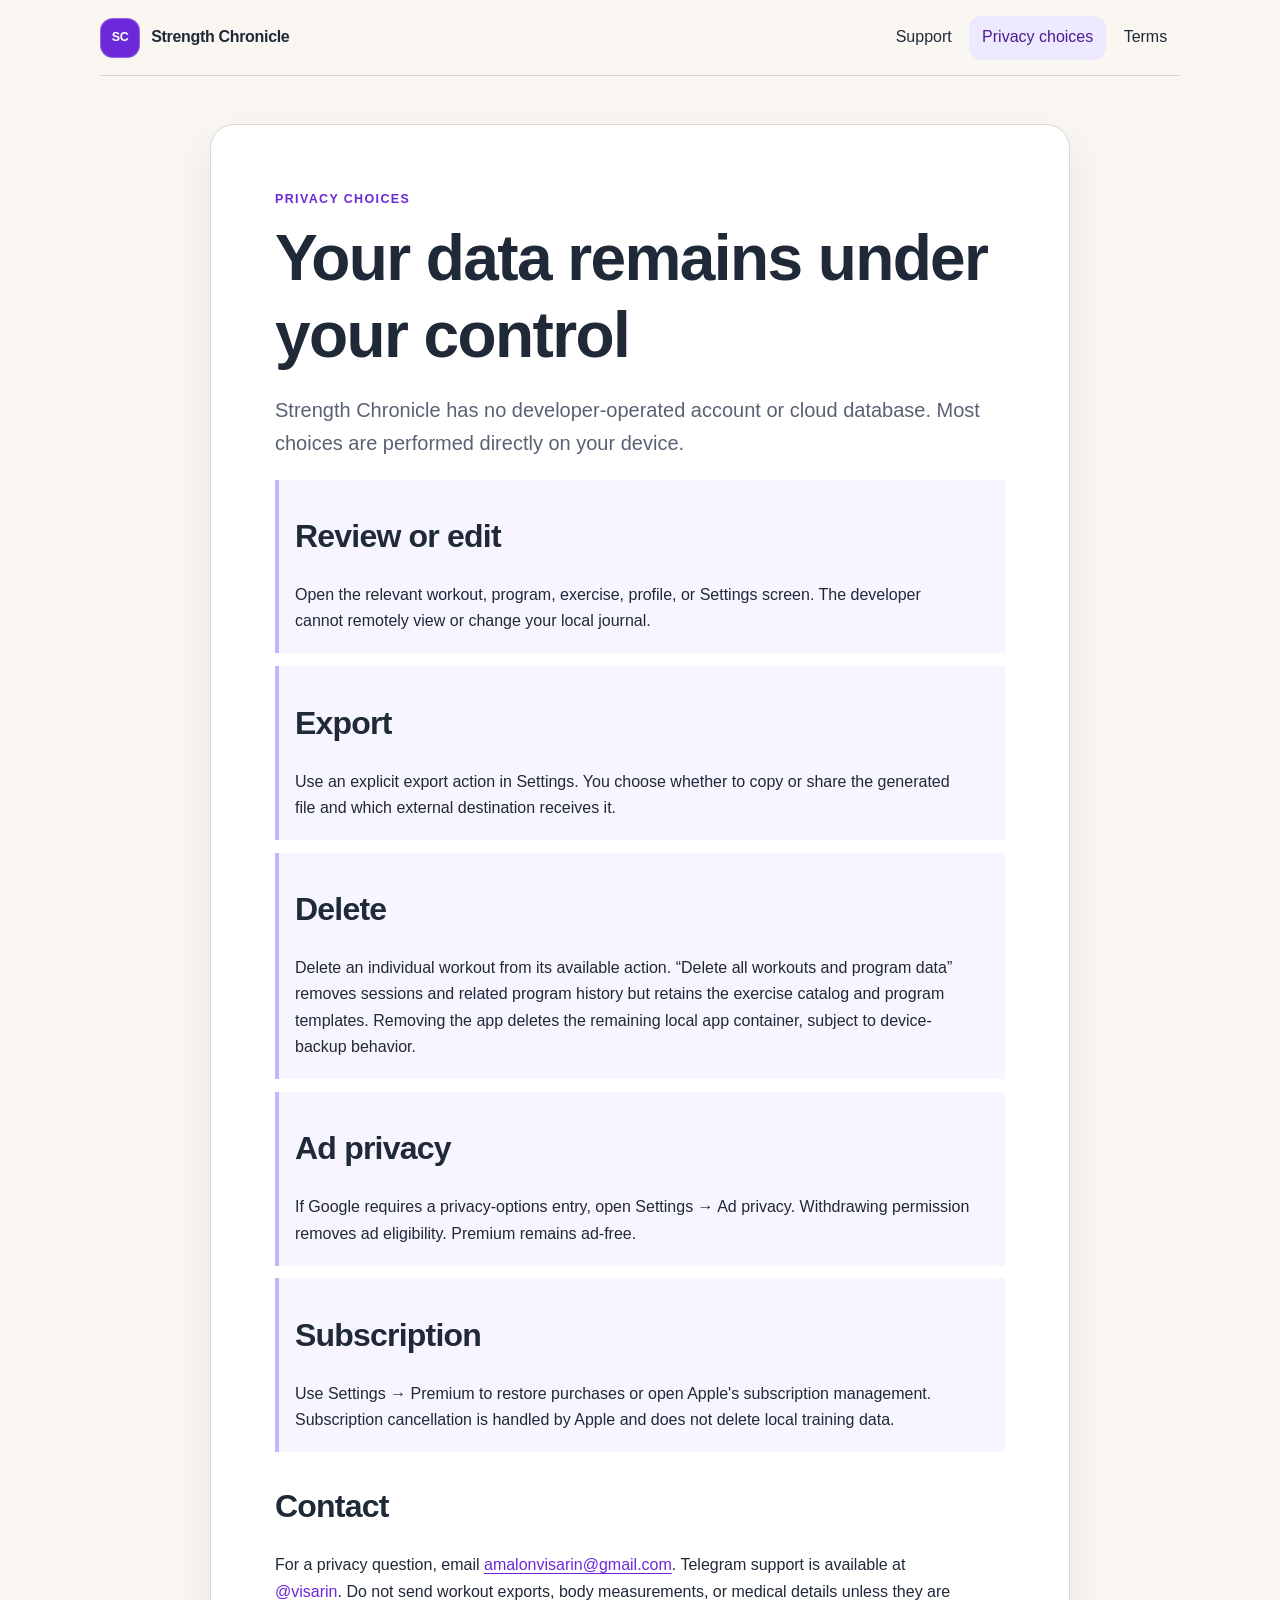
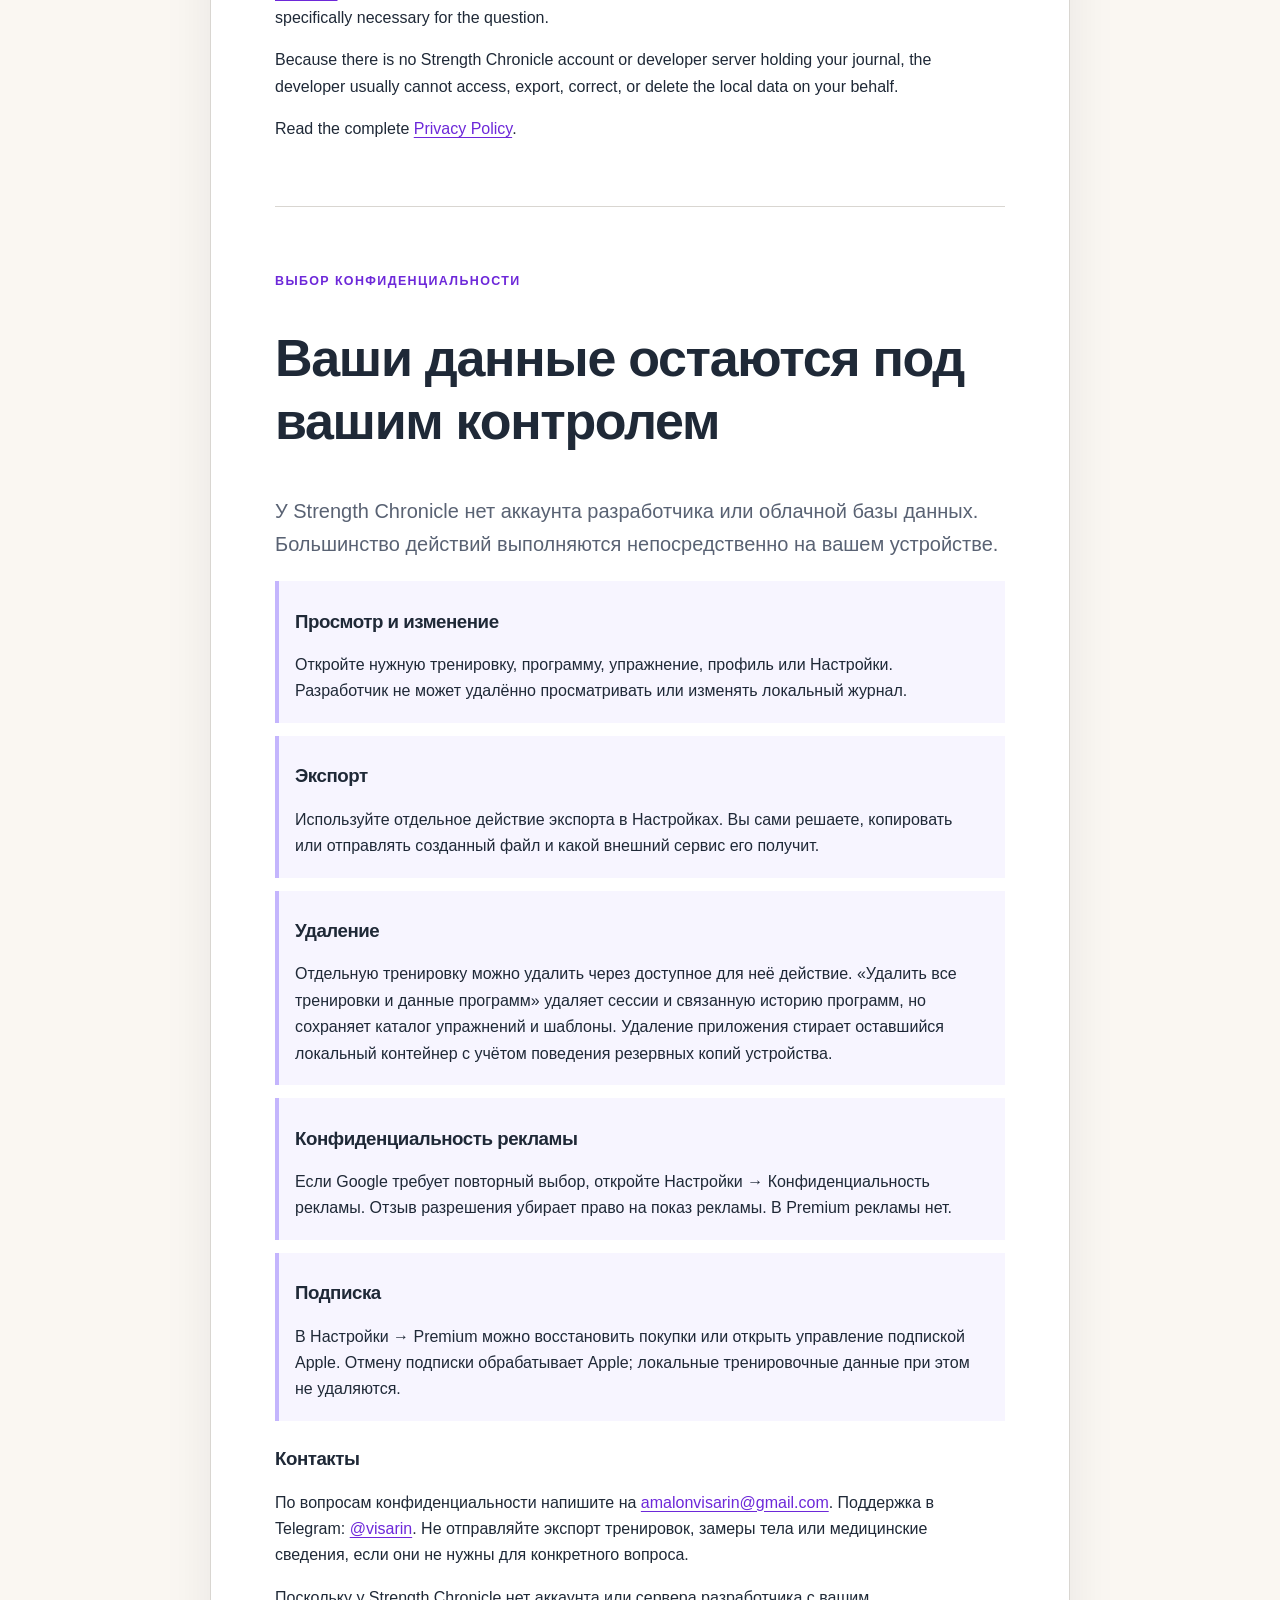
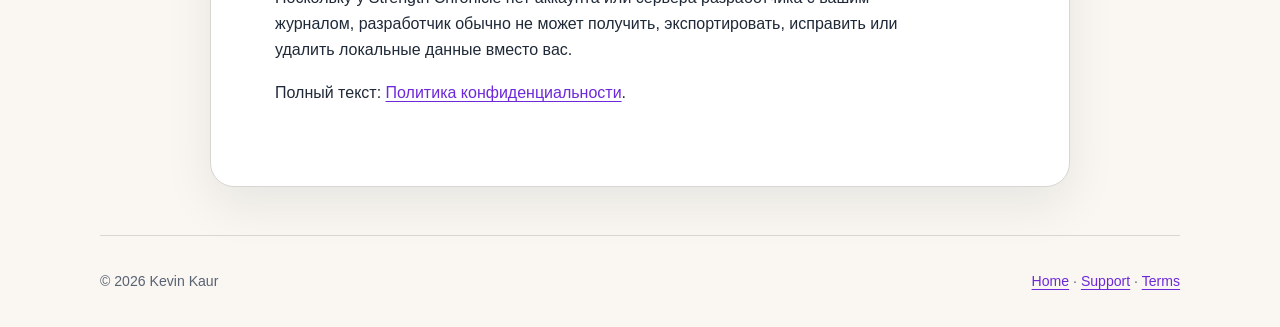
==== privacy-choices/index.html @ 3b8a5ed2 "docs: publish Strength Chronicle legal site" ====
<!doctype html>
<html lang="en">
<head>
  <meta charset="utf-8">
  <meta name="viewport" content="width=device-width, initial-scale=1">
  <meta name="description" content="Privacy choices for Strength Chronicle.">
  <meta name="referrer" content="no-referrer">
  <meta http-equiv="Content-Security-Policy" content="default-src 'self'; style-src 'self'; img-src 'self' data:; base-uri 'none'; form-action 'none'">
  <title>Privacy Choices · Strength Chronicle</title>
  <link rel="stylesheet" href="../assets/styles.css">
</head>
<body>
  <a class="skip-link" href="#content">Skip to content / К содержанию</a>
  <header class="site-header">
    <a class="brand" href="../"><span class="brand-mark" aria-hidden="true">SC</span><span>Strength Chronicle</span></a>
    <nav aria-label="Primary navigation"><a href="../support/">Support</a><a aria-current="page" href="./">Privacy choices</a><a href="../terms/">Terms</a></nav>
  </header>
  <main id="content" class="document">
    <section aria-labelledby="choices-en">
      <p class="eyebrow">Privacy choices</p>
      <h1 id="choices-en">Your data remains under your control</h1>
      <p class="lead">Strength Chronicle has no developer-operated account or cloud database. Most choices are performed directly on your device.</p>
      <div class="steps">
        <article><h2>Review or edit</h2><p>Open the relevant workout, program, exercise, profile, or Settings screen. The developer cannot remotely view or change your local journal.</p></article>
        <article><h2>Export</h2><p>Use an explicit export action in Settings. You choose whether to copy or share the generated file and which external destination receives it.</p></article>
        <article><h2>Delete</h2><p>Delete an individual workout from its available action. “Delete all workouts and program data” removes sessions and related program history but retains the exercise catalog and program templates. Removing the app deletes the remaining local app container, subject to device-backup behavior.</p></article>
        <article><h2>Ad privacy</h2><p>If Google requires a privacy-options entry, open Settings → Ad privacy. Withdrawing permission removes ad eligibility. Premium remains ad-free.</p></article>
        <article><h2>Subscription</h2><p>Use Settings → Premium to restore purchases or open Apple's subscription management. Subscription cancellation is handled by Apple and does not delete local training data.</p></article>
      </div>
      <h2>Contact</h2>
      <p>For a privacy question, email <a href="mailto:amalonvisarin@gmail.com">amalonvisarin@gmail.com</a>. Telegram support is available at <a href="https://t.me/visarin">@visarin</a>. Do not send workout exports, body measurements, or medical details unless they are specifically necessary for the question.</p>
      <p>Because there is no Strength Chronicle account or developer server holding your journal, the developer usually cannot access, export, correct, or delete the local data on your behalf.</p>
      <p>Read the complete <a href="../privacy/">Privacy Policy</a>.</p>
    </section>
    <hr>
    <section id="ru" lang="ru" aria-labelledby="choices-ru">
      <p class="eyebrow">Выбор конфиденциальности</p>
      <h2 id="choices-ru" class="document-title">Ваши данные остаются под вашим контролем</h2>
      <p class="lead">У Strength Chronicle нет аккаунта разработчика или облачной базы данных. Большинство действий выполняются непосредственно на вашем устройстве.</p>
      <div class="steps">
        <article><h3>Просмотр и изменение</h3><p>Откройте нужную тренировку, программу, упражнение, профиль или Настройки. Разработчик не может удалённо просматривать или изменять локальный журнал.</p></article>
        <article><h3>Экспорт</h3><p>Используйте отдельное действие экспорта в Настройках. Вы сами решаете, копировать или отправлять созданный файл и какой внешний сервис его получит.</p></article>
        <article><h3>Удаление</h3><p>Отдельную тренировку можно удалить через доступное для неё действие. «Удалить все тренировки и данные программ» удаляет сессии и связанную историю программ, но сохраняет каталог упражнений и шаблоны. Удаление приложения стирает оставшийся локальный контейнер с учётом поведения резервных копий устройства.</p></article>
        <article><h3>Конфиденциальность рекламы</h3><p>Если Google требует повторный выбор, откройте Настройки → Конфиденциальность рекламы. Отзыв разрешения убирает право на показ рекламы. В Premium рекламы нет.</p></article>
        <article><h3>Подписка</h3><p>В Настройки → Premium можно восстановить покупки или открыть управление подпиской Apple. Отмену подписки обрабатывает Apple; локальные тренировочные данные при этом не удаляются.</p></article>
      </div>
      <h3>Контакты</h3>
      <p>По вопросам конфиденциальности напишите на <a href="mailto:amalonvisarin@gmail.com">amalonvisarin@gmail.com</a>. Поддержка в Telegram: <a href="https://t.me/visarin">@visarin</a>. Не отправляйте экспорт тренировок, замеры тела или медицинские сведения, если они не нужны для конкретного вопроса.</p>
      <p>Поскольку у Strength Chronicle нет аккаунта или сервера разработчика с вашим журналом, разработчик обычно не может получить, экспортировать, исправить или удалить локальные данные вместо вас.</p>
      <p>Полный текст: <a href="../privacy/">Политика конфиденциальности</a>.</p>
    </section>
  </main>
  <footer><span>© 2026 Kevin Kaur</span><span><a href="../">Home</a> · <a href="../support/">Support</a> · <a href="../terms/">Terms</a></span></footer>
</body>
</html>
---- assets/styles.css ----
:root {
  color-scheme: light dark;
  --bg: #faf7f2;
  --surface: #ffffff;
  --text: #1f2937;
  --muted: #596273;
  --outline: #d9d6d1;
  --primary: #6d28d9;
  --primary-soft: #ede9fe;
  --shadow: 0 18px 50px rgba(15, 23, 42, .08);
  font-family: Verdana, Geneva, Tahoma, sans-serif;
}

* { box-sizing: border-box; }
html { scroll-behavior: smooth; }
body { margin: 0; background: var(--bg); color: var(--text); line-height: 1.65; }
a { color: var(--primary); text-underline-offset: .18em; }
a:hover { text-decoration-thickness: .14em; }
a:focus-visible { outline: 3px solid #f59e0b; outline-offset: 4px; border-radius: 4px; }
.skip-link { position: fixed; left: 1rem; top: -5rem; z-index: 10; padding: .75rem 1rem; background: var(--text); color: var(--surface); }
.skip-link:focus { top: 1rem; }
.site-header, footer { width: min(1080px, calc(100% - 2rem)); margin: 0 auto; display: flex; align-items: center; justify-content: space-between; gap: 1rem; }
.site-header { min-height: 76px; border-bottom: 1px solid var(--outline); }
.brand { min-height: 44px; display: inline-flex; align-items: center; gap: .7rem; color: var(--text); font-weight: 800; text-decoration: none; letter-spacing: -.02em; }
.brand-mark { width: 40px; height: 40px; display: grid; place-items: center; border-radius: 13px; background: var(--primary); color: white; font-size: .78rem; box-shadow: inset 0 0 0 1px rgba(255,255,255,.28); }
nav { display: flex; gap: .3rem; }
nav a { min-height: 44px; display: inline-flex; align-items: center; padding: 0 .8rem; border-radius: 12px; color: var(--text); text-decoration: none; }
nav a:hover, nav a[aria-current="page"] { background: var(--primary-soft); color: #4c1d95; }
main { width: min(1080px, calc(100% - 2rem)); margin: 0 auto; }
.hero { position: relative; overflow: hidden; margin: 4.5rem 0 2rem; padding: clamp(2rem, 6vw, 4.5rem); border: 1px solid #c4b5fd; border-radius: 32px; background: linear-gradient(135deg, #ffffff 0%, #f5f0ff 72%, #ede9fe 100%); box-shadow: var(--shadow); }
.hero::after { content: ""; position: absolute; width: 240px; height: 240px; right: -80px; bottom: -110px; border: 38px solid rgba(109,40,217,.10); border-radius: 50%; }
.eyebrow { margin: 0 0 .65rem; color: var(--primary); font-size: .78rem; font-weight: 800; letter-spacing: .11em; text-transform: uppercase; }
h1, h2, h3 { line-height: 1.2; letter-spacing: -.025em; }
h1 { max-width: 820px; margin: 0; font-size: clamp(2.35rem, 7vw, 5rem); }
h2 { margin-top: 2.2rem; font-size: clamp(1.45rem, 3vw, 2rem); }
h3 { margin-top: 1.7rem; }
.lead { max-width: 760px; color: var(--muted); font-size: clamp(1.05rem, 2vw, 1.25rem); }
.actions { display: flex; flex-wrap: wrap; gap: .75rem; margin-top: 1.6rem; }
.button { min-height: 48px; display: inline-flex; align-items: center; justify-content: center; padding: .65rem 1rem; border: 1px solid var(--outline); border-radius: 14px; background: var(--surface); color: var(--text); font-weight: 700; text-decoration: none; }
.button.primary { border-color: var(--primary); background: var(--primary); color: white; }
.grid { display: grid; grid-template-columns: repeat(3, 1fr); gap: 1rem; }
.card, .translation, .document { border: 1px solid var(--outline); border-radius: 24px; background: var(--surface); box-shadow: var(--shadow); }
.card { padding: 1.5rem; }
.card h2 { margin-top: 0; font-size: 1.15rem; }
.card p, .translation p { color: var(--muted); }
.translation { margin: 2rem 0 4rem; padding: clamp(1.5rem, 4vw, 2.5rem); }
.translation h2 { margin-top: 0; }
.document { max-width: 860px; margin: 3rem auto; padding: clamp(1.4rem, 5vw, 4rem); }
.document h1 { font-size: clamp(2.2rem, 6vw, 4rem); }
.document-title { font-size: clamp(2rem, 5vw, 3.25rem); }
.document p, .document li { max-width: 76ch; }
.document hr { margin: 4rem 0; border: 0; border-top: 1px solid var(--outline); }
.steps { display: grid; gap: .8rem; }
.steps article { padding: .15rem 1rem; border-left: 4px solid #c4b5fd; background: color-mix(in srgb, var(--primary-soft) 45%, transparent); }
.policy section > p { color: var(--muted); }
.policy strong { color: var(--text); }
footer { min-height: 92px; padding: 1rem 0; border-top: 1px solid var(--outline); color: var(--muted); font-size: .88rem; }

@media (max-width: 760px) {
  .site-header { align-items: flex-start; padding: .8rem 0; }
  .brand > span:last-child { max-width: 10ch; line-height: 1.1; }
  nav { flex-wrap: wrap; justify-content: flex-end; }
  nav a { padding: 0 .55rem; }
  .hero { margin-top: 2rem; border-radius: 24px; }
  .grid { grid-template-columns: 1fr; }
  footer { align-items: flex-start; flex-direction: column; justify-content: center; }
}

@media (prefers-color-scheme: dark) {
  :root { --bg: #111827; --surface: #18212f; --text: #f9fafb; --muted: #d1d5db; --outline: #475569; --primary: #c4b5fd; --primary-soft: #4c1d95; --shadow: 0 18px 50px rgba(0,0,0,.26); }
  .brand-mark, .button.primary { background: #8b5cf6; color: #fff; }
  nav a:hover, nav a[aria-current="page"] { color: #ede9fe; }
  .hero { border-color: #6d28d9; background: linear-gradient(135deg, #18212f 0%, #241b38 100%); }
}

@media (prefers-contrast: more) {
  :root { --outline: currentColor; --shadow: none; }
  .card, .translation, .document, .hero, .button { border-width: 2px; }
}

@media (prefers-reduced-motion: reduce) { html { scroll-behavior: auto; } }
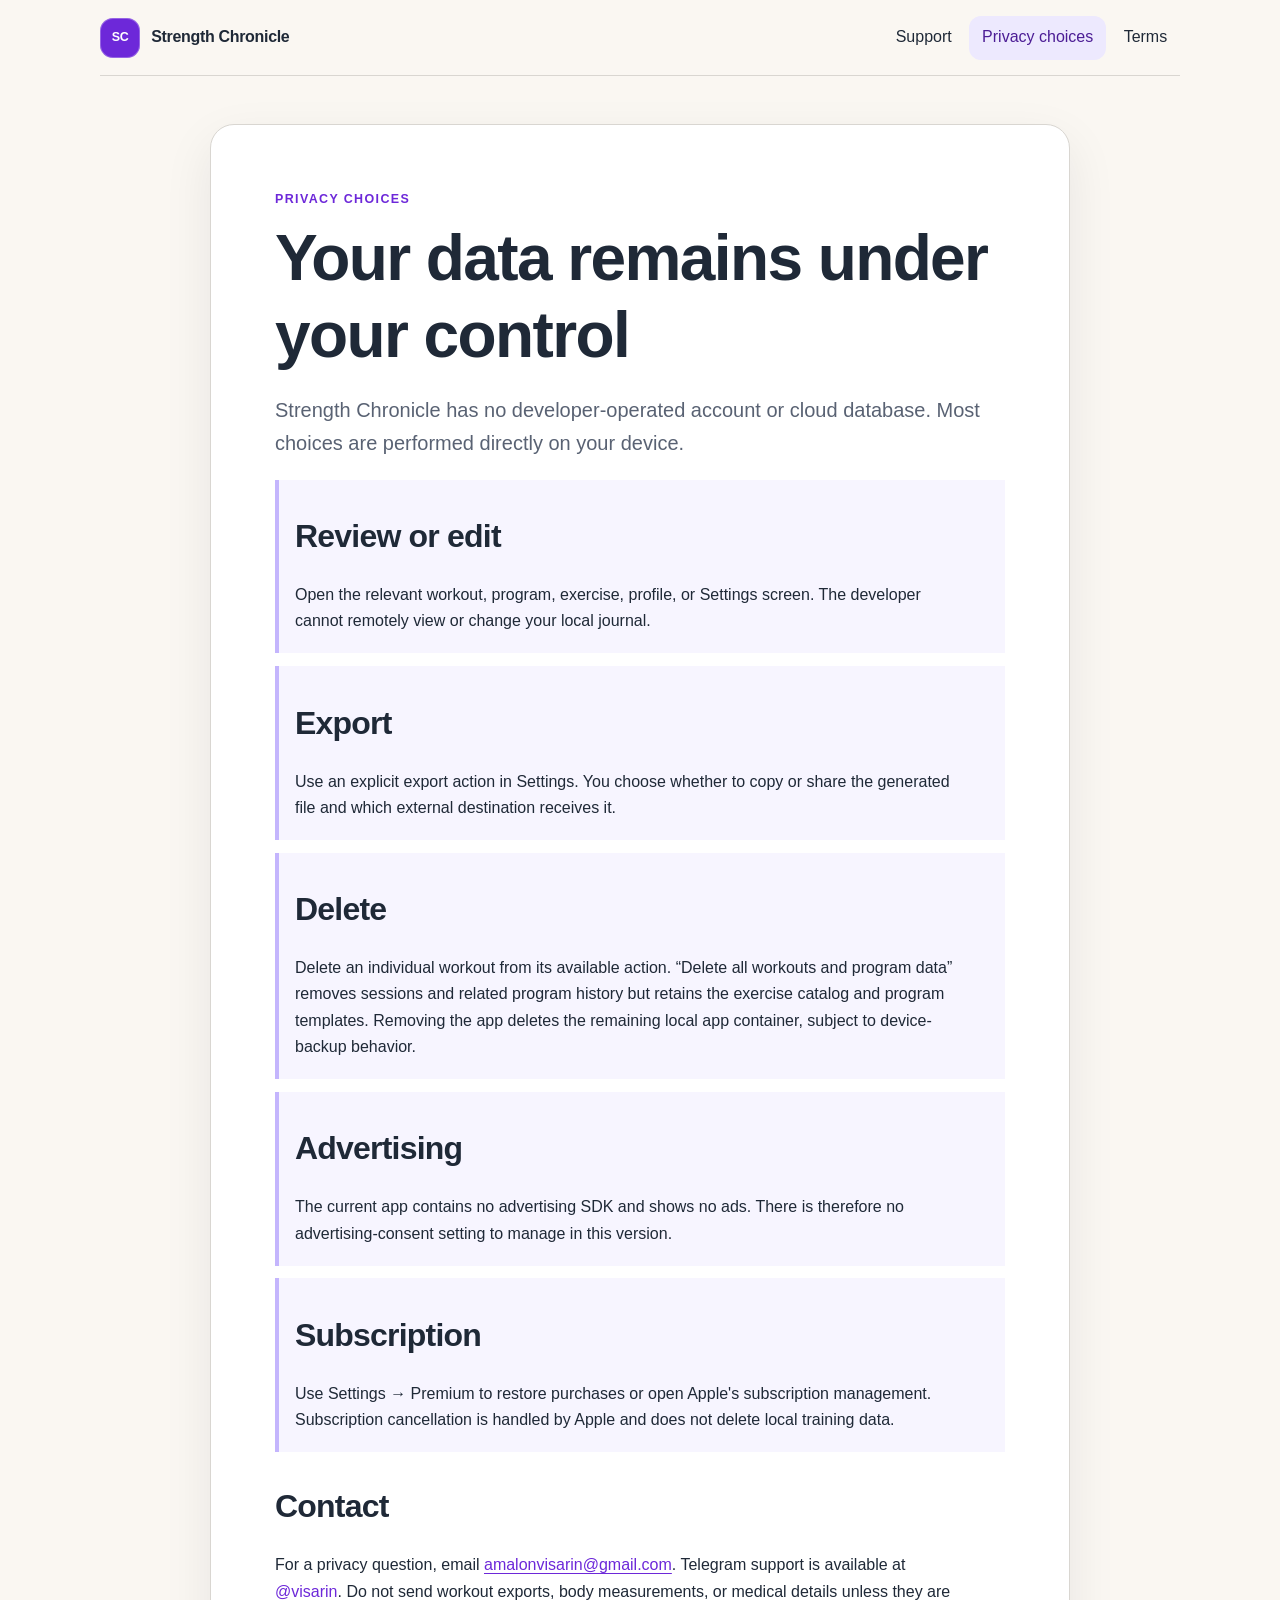
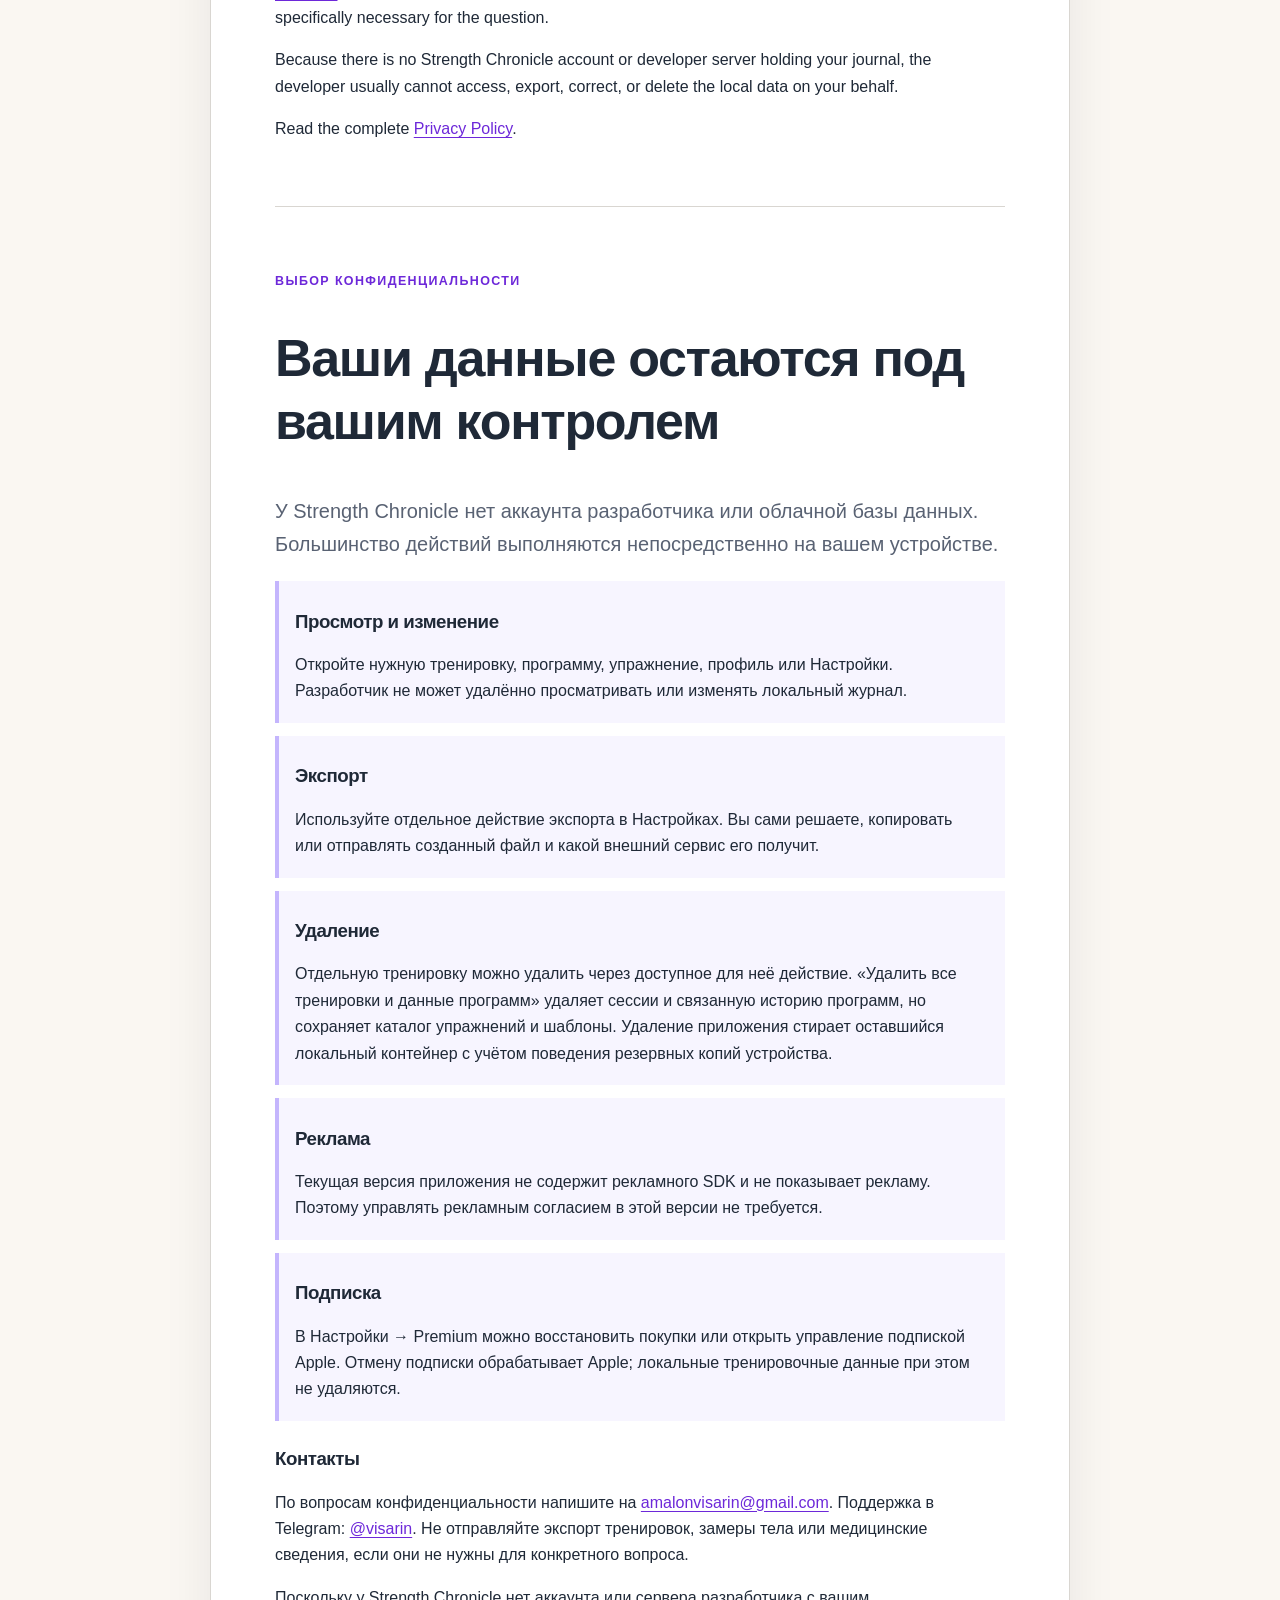
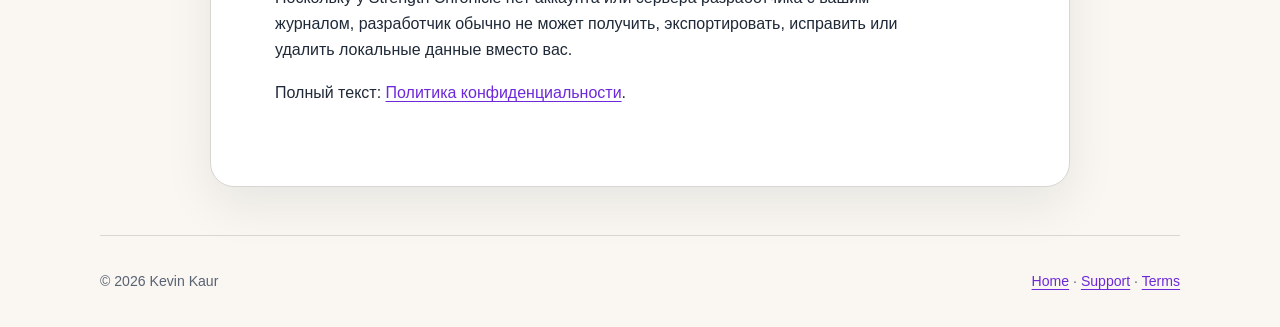
==== commit c26523d4: "docs: publish advertising-free legal policy" ====
--- a/privacy-choices/index.html
+++ b/privacy-choices/index.html
@@ -24,7 +24,7 @@
         <article><h2>Review or edit</h2><p>Open the relevant workout, program, exercise, profile, or Settings screen. The developer cannot remotely view or change your local journal.</p></article>
         <article><h2>Export</h2><p>Use an explicit export action in Settings. You choose whether to copy or share the generated file and which external destination receives it.</p></article>
         <article><h2>Delete</h2><p>Delete an individual workout from its available action. “Delete all workouts and program data” removes sessions and related program history but retains the exercise catalog and program templates. Removing the app deletes the remaining local app container, subject to device-backup behavior.</p></article>
-        <article><h2>Ad privacy</h2><p>If Google requires a privacy-options entry, open Settings → Ad privacy. Withdrawing permission removes ad eligibility. Premium remains ad-free.</p></article>
+        <article><h2>Advertising</h2><p>The current app contains no advertising SDK and shows no ads. There is therefore no advertising-consent setting to manage in this version.</p></article>
         <article><h2>Subscription</h2><p>Use Settings → Premium to restore purchases or open Apple's subscription management. Subscription cancellation is handled by Apple and does not delete local training data.</p></article>
       </div>
       <h2>Contact</h2>
@@ -41,7 +41,7 @@
         <article><h3>Просмотр и изменение</h3><p>Откройте нужную тренировку, программу, упражнение, профиль или Настройки. Разработчик не может удалённо просматривать или изменять локальный журнал.</p></article>
         <article><h3>Экспорт</h3><p>Используйте отдельное действие экспорта в Настройках. Вы сами решаете, копировать или отправлять созданный файл и какой внешний сервис его получит.</p></article>
         <article><h3>Удаление</h3><p>Отдельную тренировку можно удалить через доступное для неё действие. «Удалить все тренировки и данные программ» удаляет сессии и связанную историю программ, но сохраняет каталог упражнений и шаблоны. Удаление приложения стирает оставшийся локальный контейнер с учётом поведения резервных копий устройства.</p></article>
-        <article><h3>Конфиденциальность рекламы</h3><p>Если Google требует повторный выбор, откройте Настройки → Конфиденциальность рекламы. Отзыв разрешения убирает право на показ рекламы. В Premium рекламы нет.</p></article>
+        <article><h3>Реклама</h3><p>Текущая версия приложения не содержит рекламного SDK и не показывает рекламу. Поэтому управлять рекламным согласием в этой версии не требуется.</p></article>
         <article><h3>Подписка</h3><p>В Настройки → Premium можно восстановить покупки или открыть управление подпиской Apple. Отмену подписки обрабатывает Apple; локальные тренировочные данные при этом не удаляются.</p></article>
       </div>
       <h3>Контакты</h3>
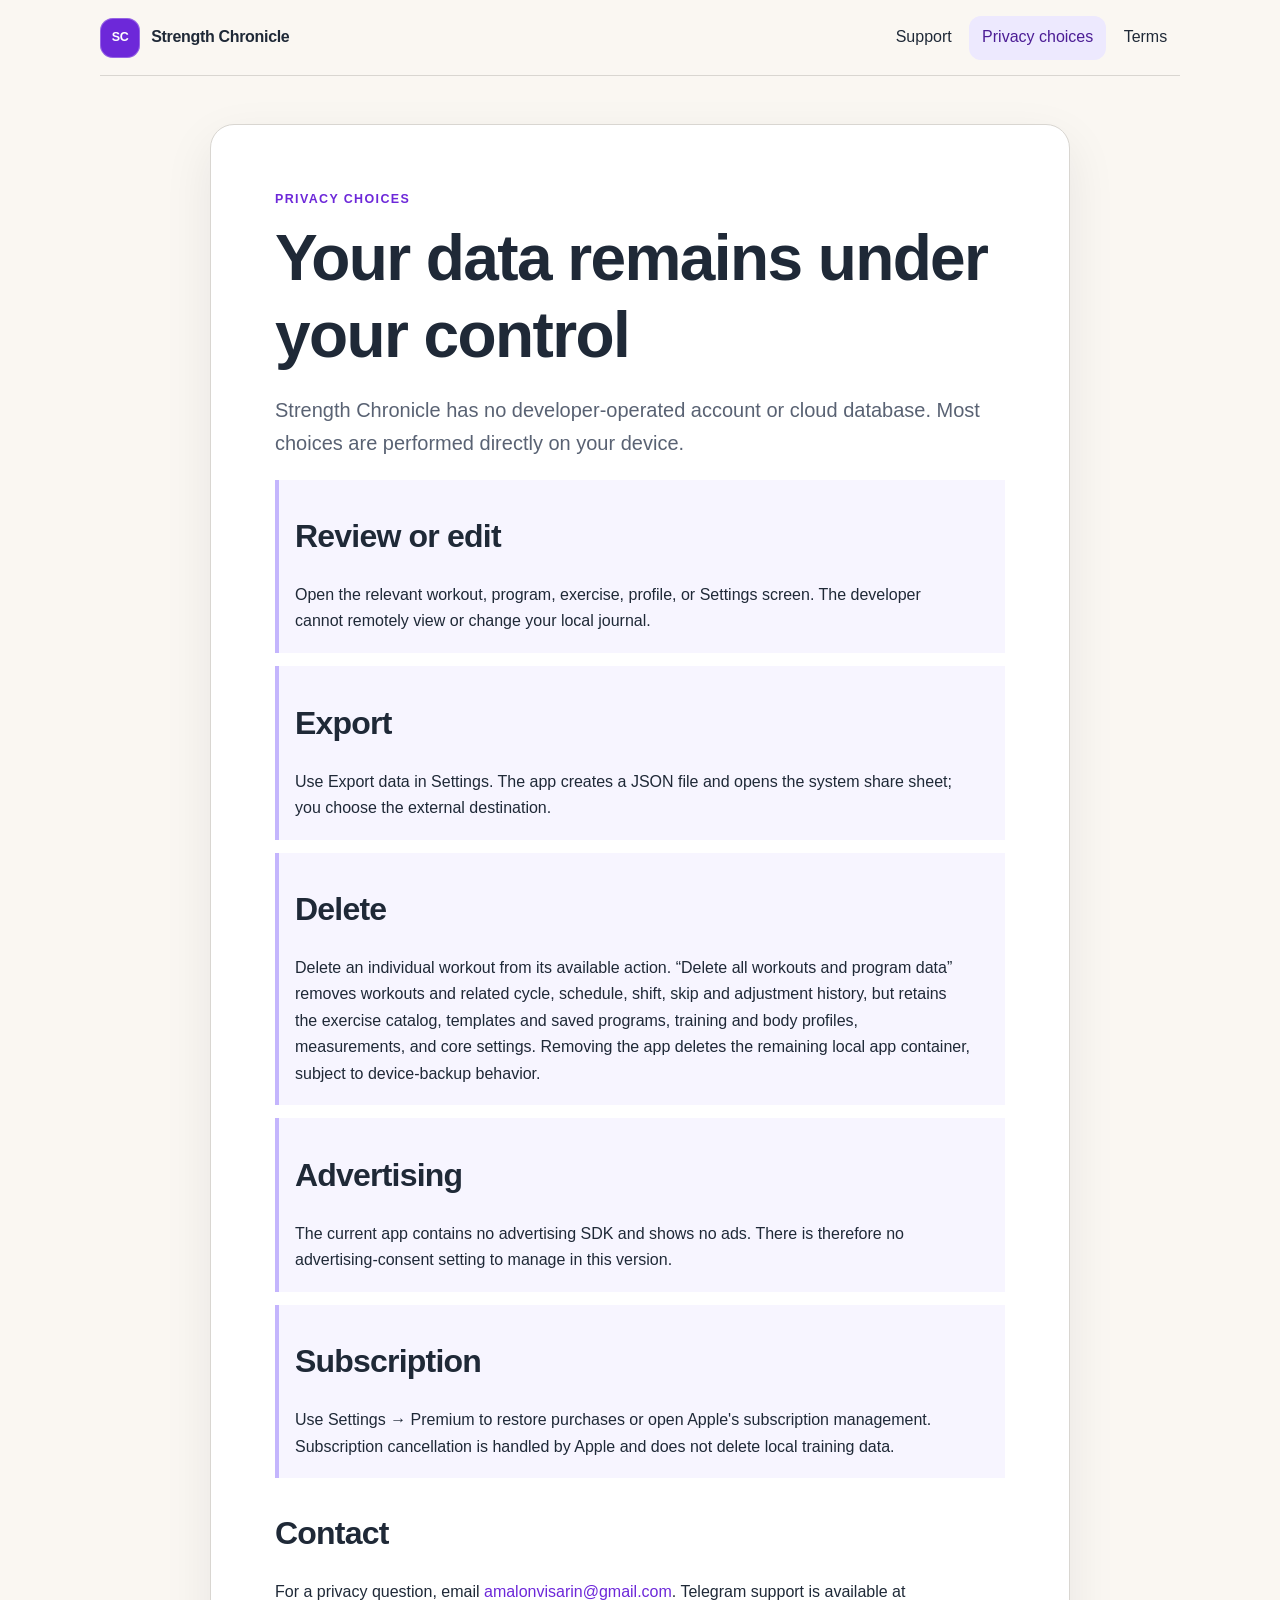
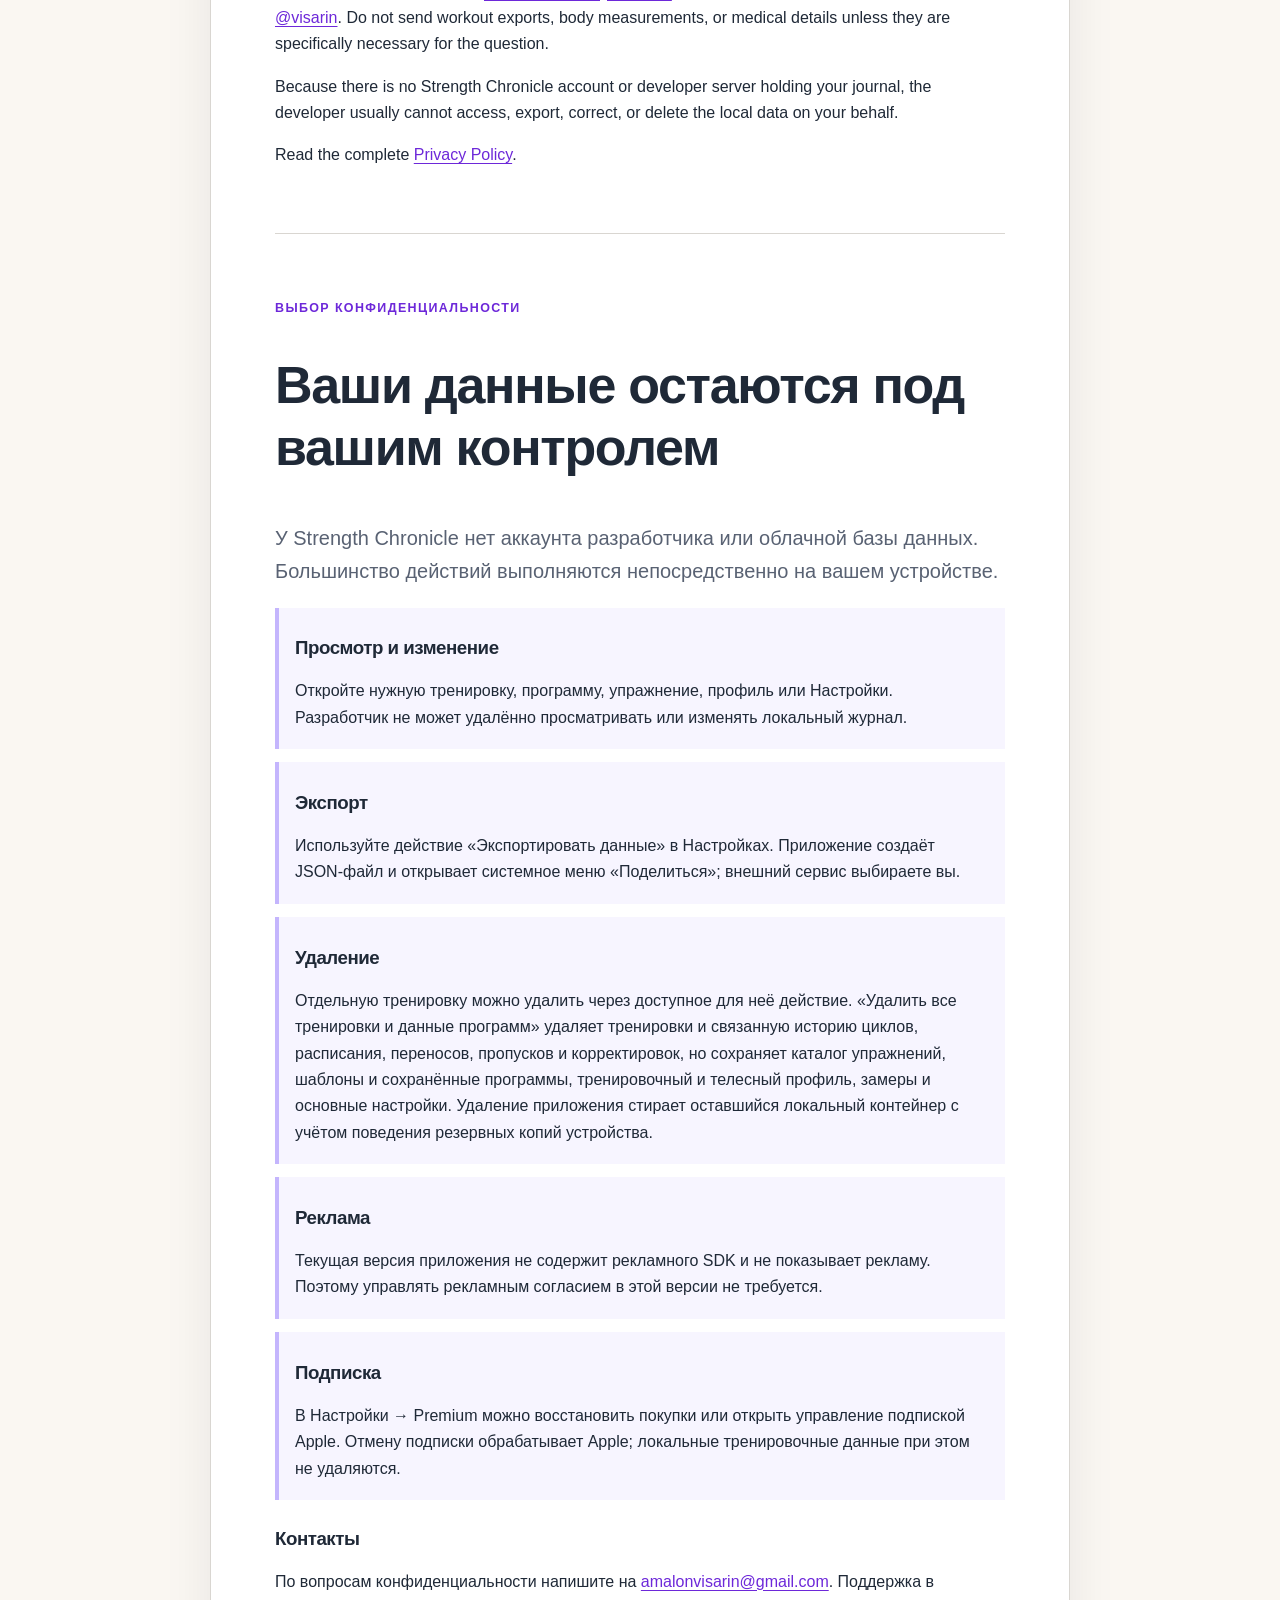
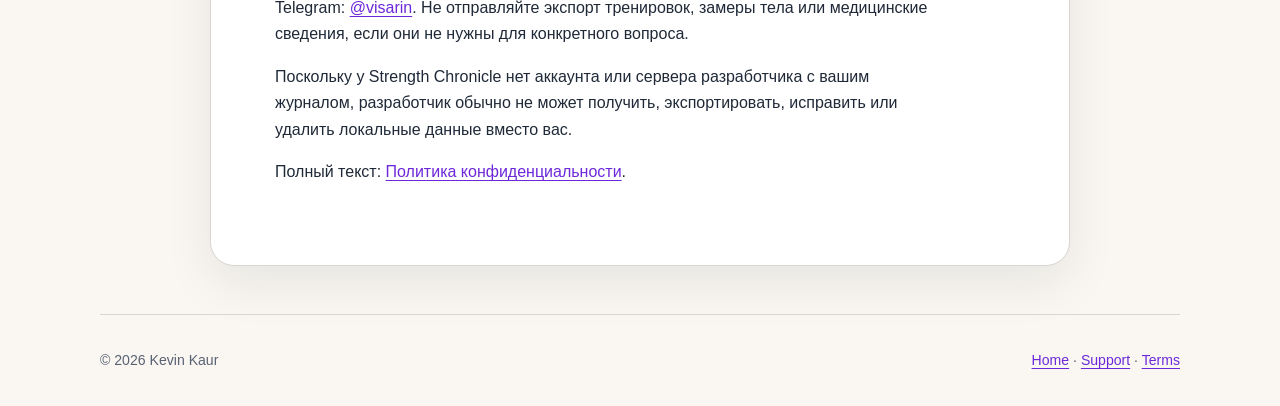
==== commit 55e78023: "docs: publish corrected privacy policy" ====
--- a/privacy-choices/index.html
+++ b/privacy-choices/index.html
@@ -22,8 +22,8 @@
       <p class="lead">Strength Chronicle has no developer-operated account or cloud database. Most choices are performed directly on your device.</p>
       <div class="steps">
         <article><h2>Review or edit</h2><p>Open the relevant workout, program, exercise, profile, or Settings screen. The developer cannot remotely view or change your local journal.</p></article>
-        <article><h2>Export</h2><p>Use an explicit export action in Settings. You choose whether to copy or share the generated file and which external destination receives it.</p></article>
-        <article><h2>Delete</h2><p>Delete an individual workout from its available action. “Delete all workouts and program data” removes sessions and related program history but retains the exercise catalog and program templates. Removing the app deletes the remaining local app container, subject to device-backup behavior.</p></article>
+        <article><h2>Export</h2><p>Use Export data in Settings. The app creates a JSON file and opens the system share sheet; you choose the external destination.</p></article>
+        <article><h2>Delete</h2><p>Delete an individual workout from its available action. “Delete all workouts and program data” removes workouts and related cycle, schedule, shift, skip and adjustment history, but retains the exercise catalog, templates and saved programs, training and body profiles, measurements, and core settings. Removing the app deletes the remaining local app container, subject to device-backup behavior.</p></article>
         <article><h2>Advertising</h2><p>The current app contains no advertising SDK and shows no ads. There is therefore no advertising-consent setting to manage in this version.</p></article>
         <article><h2>Subscription</h2><p>Use Settings → Premium to restore purchases or open Apple's subscription management. Subscription cancellation is handled by Apple and does not delete local training data.</p></article>
       </div>
@@ -39,8 +39,8 @@
       <p class="lead">У Strength Chronicle нет аккаунта разработчика или облачной базы данных. Большинство действий выполняются непосредственно на вашем устройстве.</p>
       <div class="steps">
         <article><h3>Просмотр и изменение</h3><p>Откройте нужную тренировку, программу, упражнение, профиль или Настройки. Разработчик не может удалённо просматривать или изменять локальный журнал.</p></article>
-        <article><h3>Экспорт</h3><p>Используйте отдельное действие экспорта в Настройках. Вы сами решаете, копировать или отправлять созданный файл и какой внешний сервис его получит.</p></article>
-        <article><h3>Удаление</h3><p>Отдельную тренировку можно удалить через доступное для неё действие. «Удалить все тренировки и данные программ» удаляет сессии и связанную историю программ, но сохраняет каталог упражнений и шаблоны. Удаление приложения стирает оставшийся локальный контейнер с учётом поведения резервных копий устройства.</p></article>
+        <article><h3>Экспорт</h3><p>Используйте действие «Экспортировать данные» в Настройках. Приложение создаёт JSON-файл и открывает системное меню «Поделиться»; внешний сервис выбираете вы.</p></article>
+        <article><h3>Удаление</h3><p>Отдельную тренировку можно удалить через доступное для неё действие. «Удалить все тренировки и данные программ» удаляет тренировки и связанную историю циклов, расписания, переносов, пропусков и корректировок, но сохраняет каталог упражнений, шаблоны и сохранённые программы, тренировочный и телесный профиль, замеры и основные настройки. Удаление приложения стирает оставшийся локальный контейнер с учётом поведения резервных копий устройства.</p></article>
         <article><h3>Реклама</h3><p>Текущая версия приложения не содержит рекламного SDK и не показывает рекламу. Поэтому управлять рекламным согласием в этой версии не требуется.</p></article>
         <article><h3>Подписка</h3><p>В Настройки → Premium можно восстановить покупки или открыть управление подпиской Apple. Отмену подписки обрабатывает Apple; локальные тренировочные данные при этом не удаляются.</p></article>
       </div>
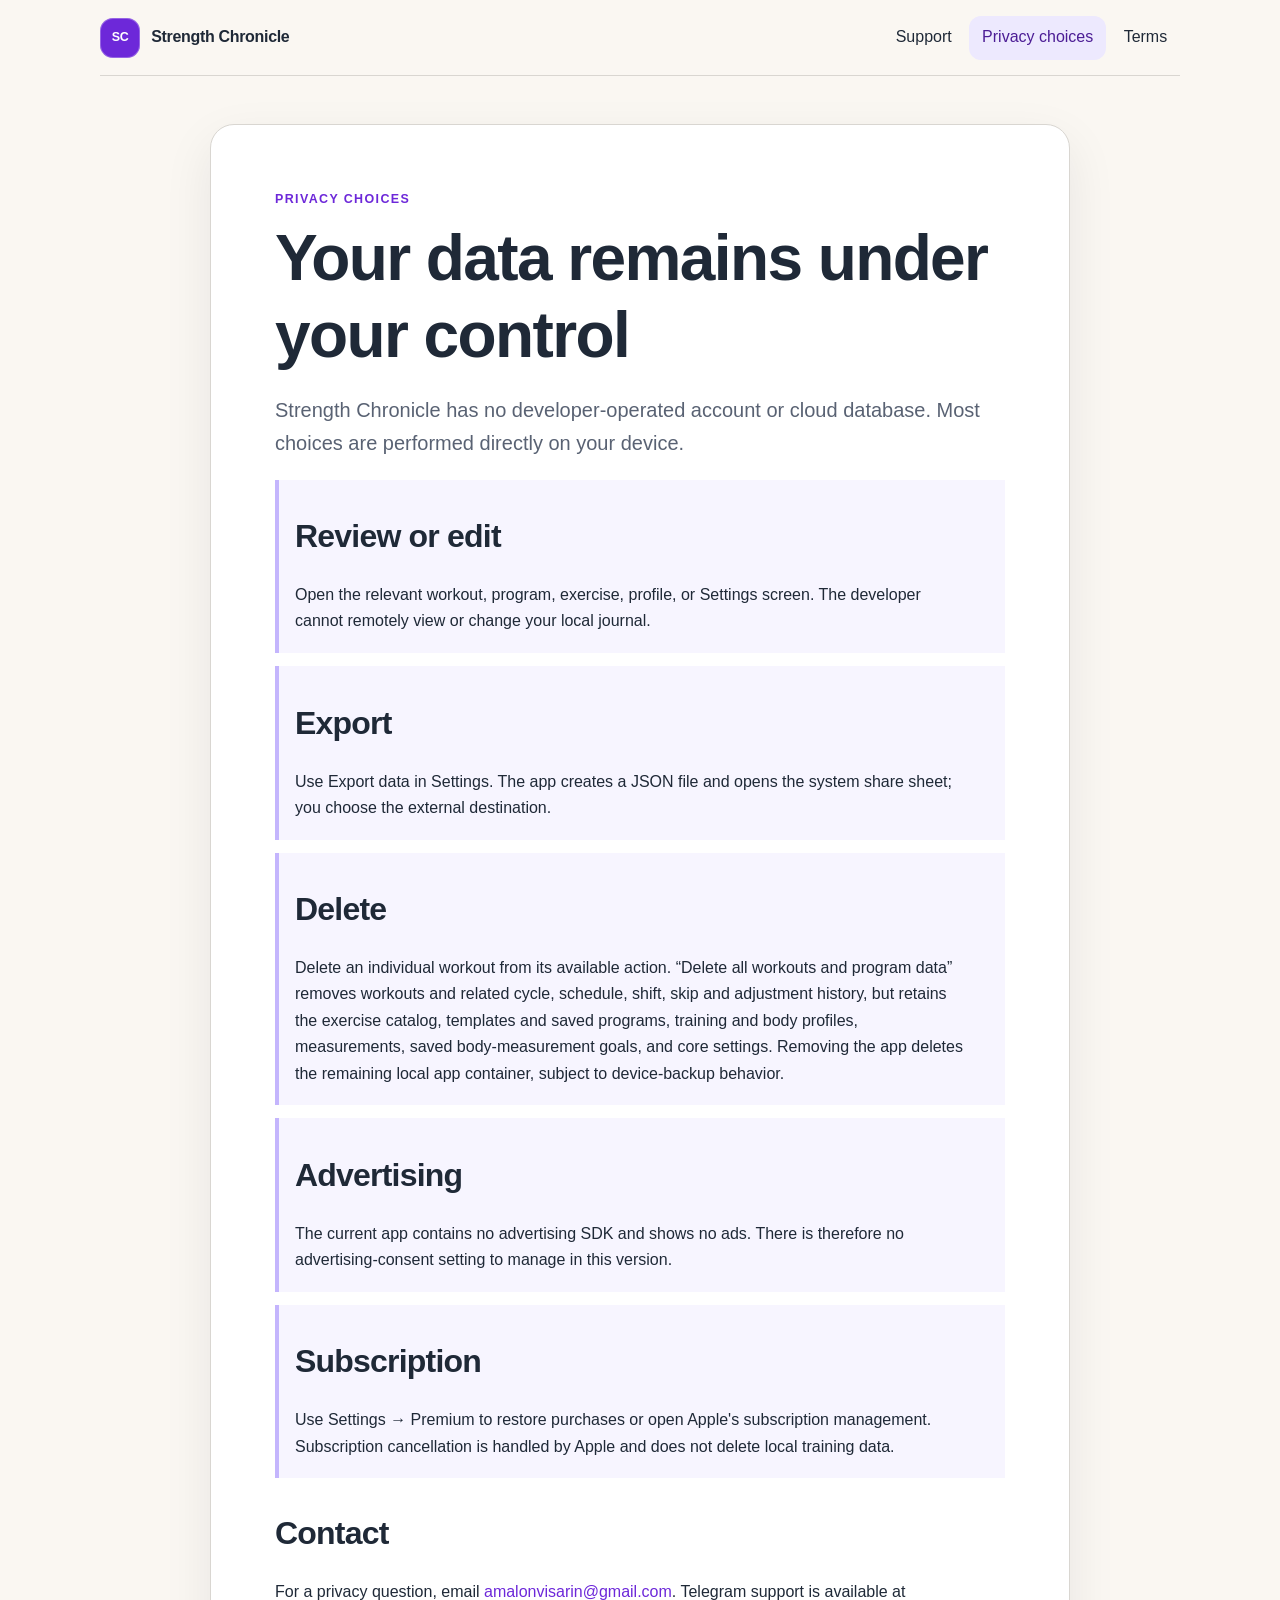
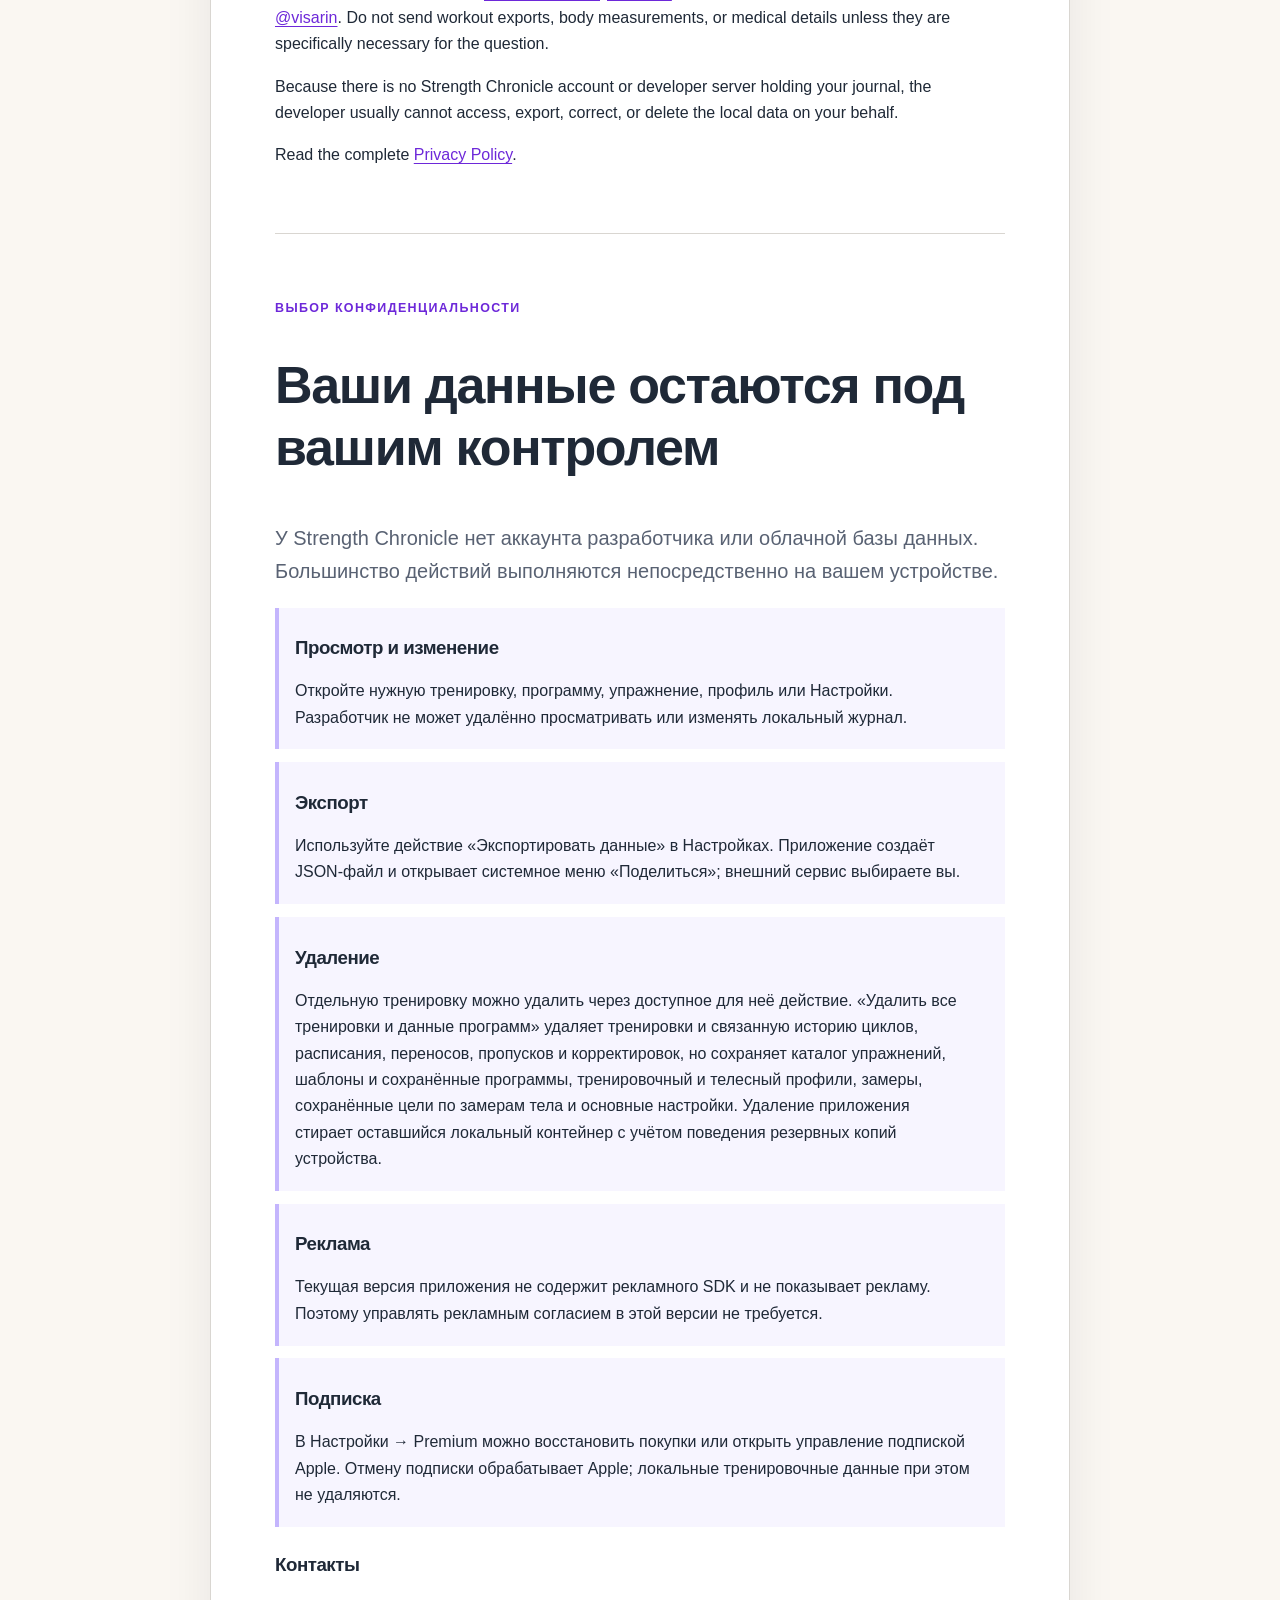
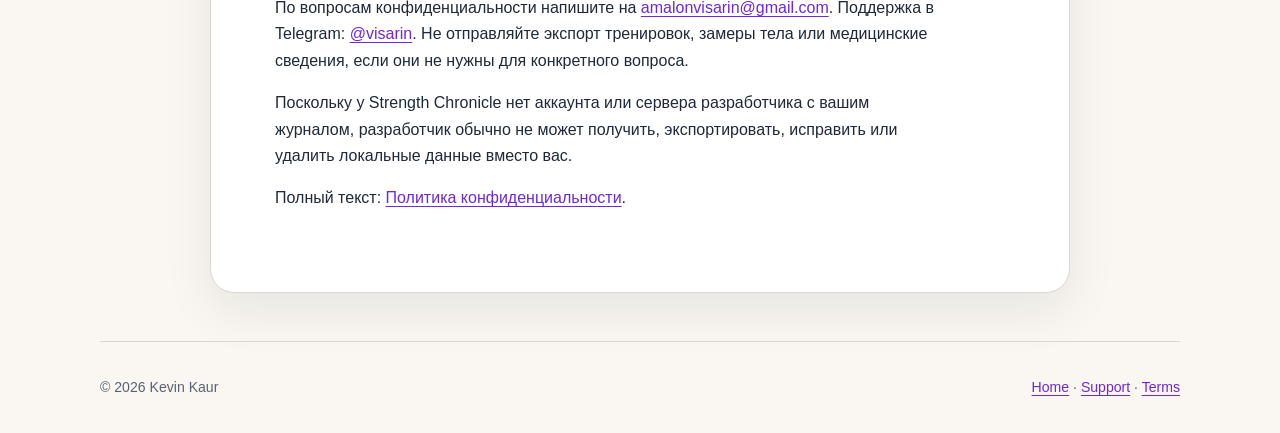
==== commit f543938b: "docs: clarify retained measurement goals in privacy choices" ====
--- a/privacy-choices/index.html
+++ b/privacy-choices/index.html
@@ -23,7 +23,7 @@
       <div class="steps">
         <article><h2>Review or edit</h2><p>Open the relevant workout, program, exercise, profile, or Settings screen. The developer cannot remotely view or change your local journal.</p></article>
         <article><h2>Export</h2><p>Use Export data in Settings. The app creates a JSON file and opens the system share sheet; you choose the external destination.</p></article>
-        <article><h2>Delete</h2><p>Delete an individual workout from its available action. “Delete all workouts and program data” removes workouts and related cycle, schedule, shift, skip and adjustment history, but retains the exercise catalog, templates and saved programs, training and body profiles, measurements, and core settings. Removing the app deletes the remaining local app container, subject to device-backup behavior.</p></article>
+        <article><h2>Delete</h2><p>Delete an individual workout from its available action. “Delete all workouts and program data” removes workouts and related cycle, schedule, shift, skip and adjustment history, but retains the exercise catalog, templates and saved programs, training and body profiles, measurements, saved body-measurement goals, and core settings. Removing the app deletes the remaining local app container, subject to device-backup behavior.</p></article>
         <article><h2>Advertising</h2><p>The current app contains no advertising SDK and shows no ads. There is therefore no advertising-consent setting to manage in this version.</p></article>
         <article><h2>Subscription</h2><p>Use Settings → Premium to restore purchases or open Apple's subscription management. Subscription cancellation is handled by Apple and does not delete local training data.</p></article>
       </div>
@@ -40,7 +40,7 @@
       <div class="steps">
         <article><h3>Просмотр и изменение</h3><p>Откройте нужную тренировку, программу, упражнение, профиль или Настройки. Разработчик не может удалённо просматривать или изменять локальный журнал.</p></article>
         <article><h3>Экспорт</h3><p>Используйте действие «Экспортировать данные» в Настройках. Приложение создаёт JSON-файл и открывает системное меню «Поделиться»; внешний сервис выбираете вы.</p></article>
-        <article><h3>Удаление</h3><p>Отдельную тренировку можно удалить через доступное для неё действие. «Удалить все тренировки и данные программ» удаляет тренировки и связанную историю циклов, расписания, переносов, пропусков и корректировок, но сохраняет каталог упражнений, шаблоны и сохранённые программы, тренировочный и телесный профиль, замеры и основные настройки. Удаление приложения стирает оставшийся локальный контейнер с учётом поведения резервных копий устройства.</p></article>
+        <article><h3>Удаление</h3><p>Отдельную тренировку можно удалить через доступное для неё действие. «Удалить все тренировки и данные программ» удаляет тренировки и связанную историю циклов, расписания, переносов, пропусков и корректировок, но сохраняет каталог упражнений, шаблоны и сохранённые программы, тренировочный и телесный профили, замеры, сохранённые цели по замерам тела и основные настройки. Удаление приложения стирает оставшийся локальный контейнер с учётом поведения резервных копий устройства.</p></article>
         <article><h3>Реклама</h3><p>Текущая версия приложения не содержит рекламного SDK и не показывает рекламу. Поэтому управлять рекламным согласием в этой версии не требуется.</p></article>
         <article><h3>Подписка</h3><p>В Настройки → Premium можно восстановить покупки или открыть управление подпиской Apple. Отмену подписки обрабатывает Apple; локальные тренировочные данные при этом не удаляются.</p></article>
       </div>
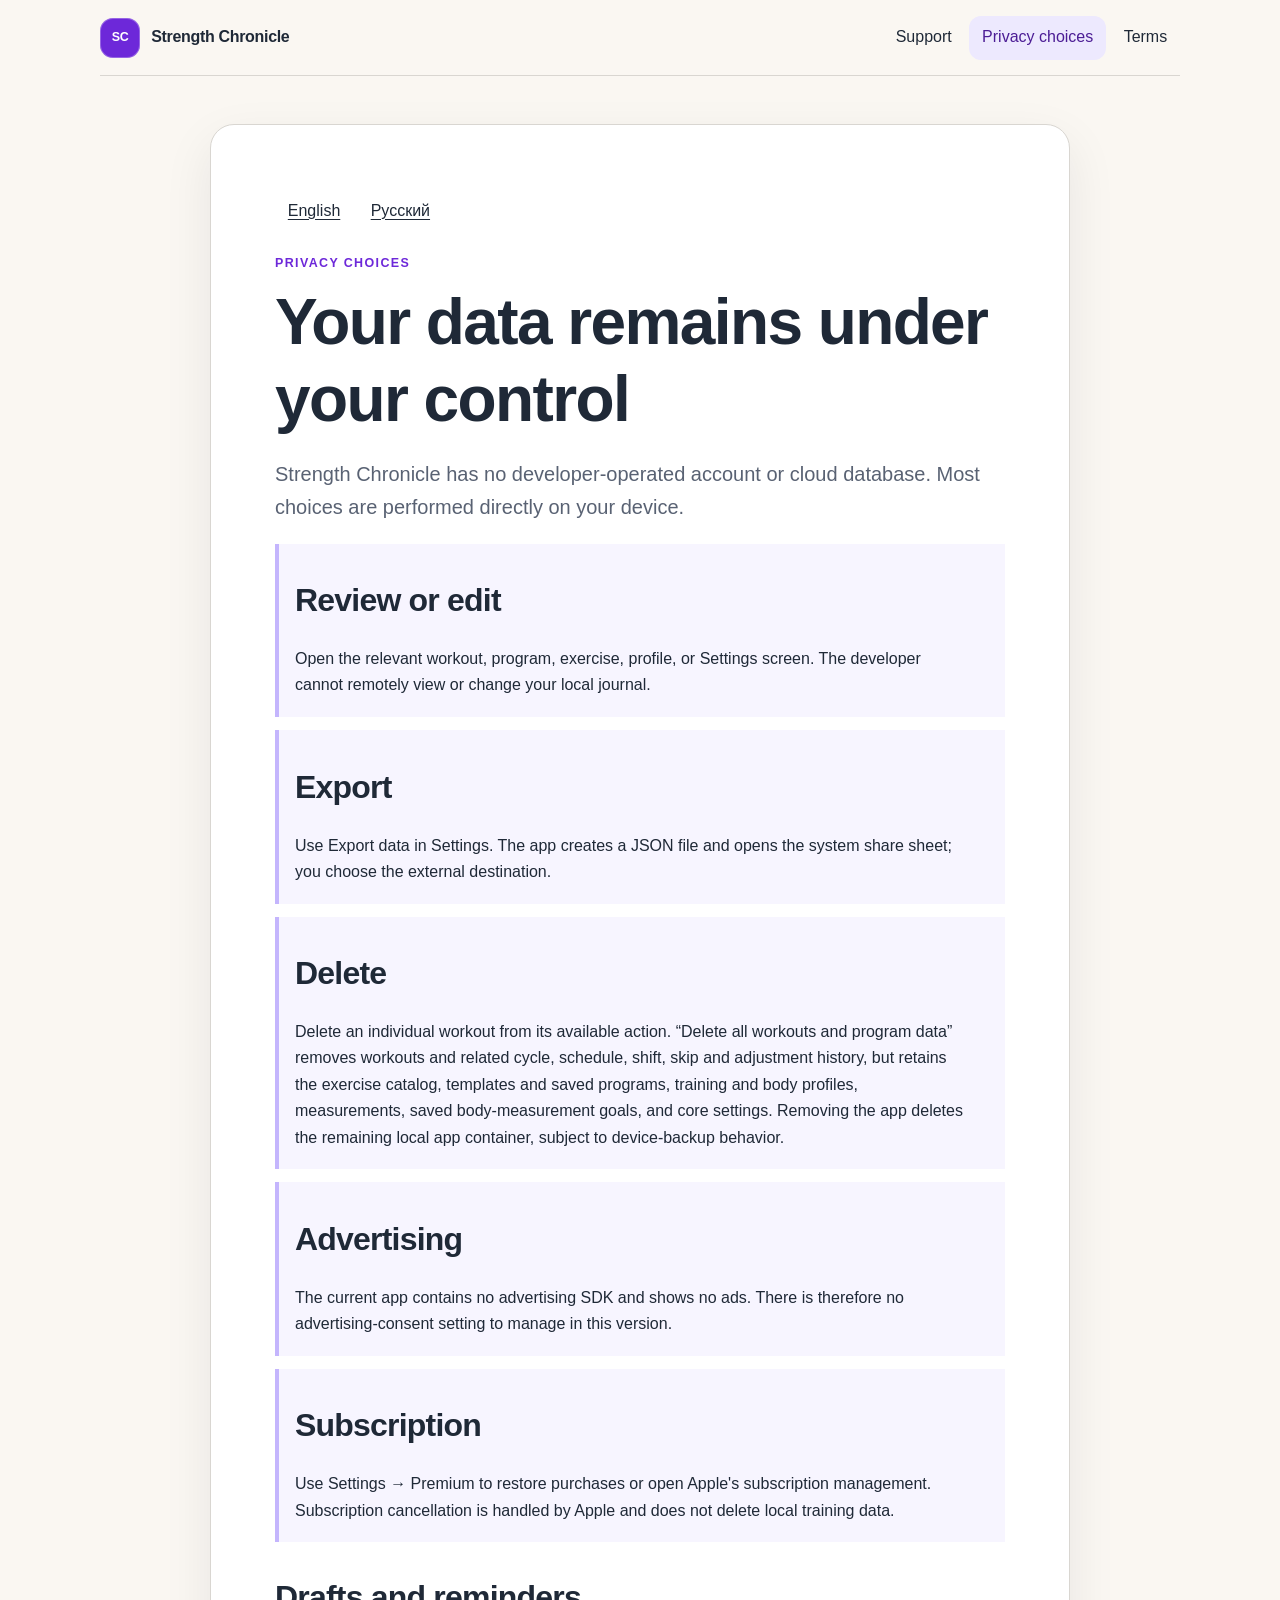
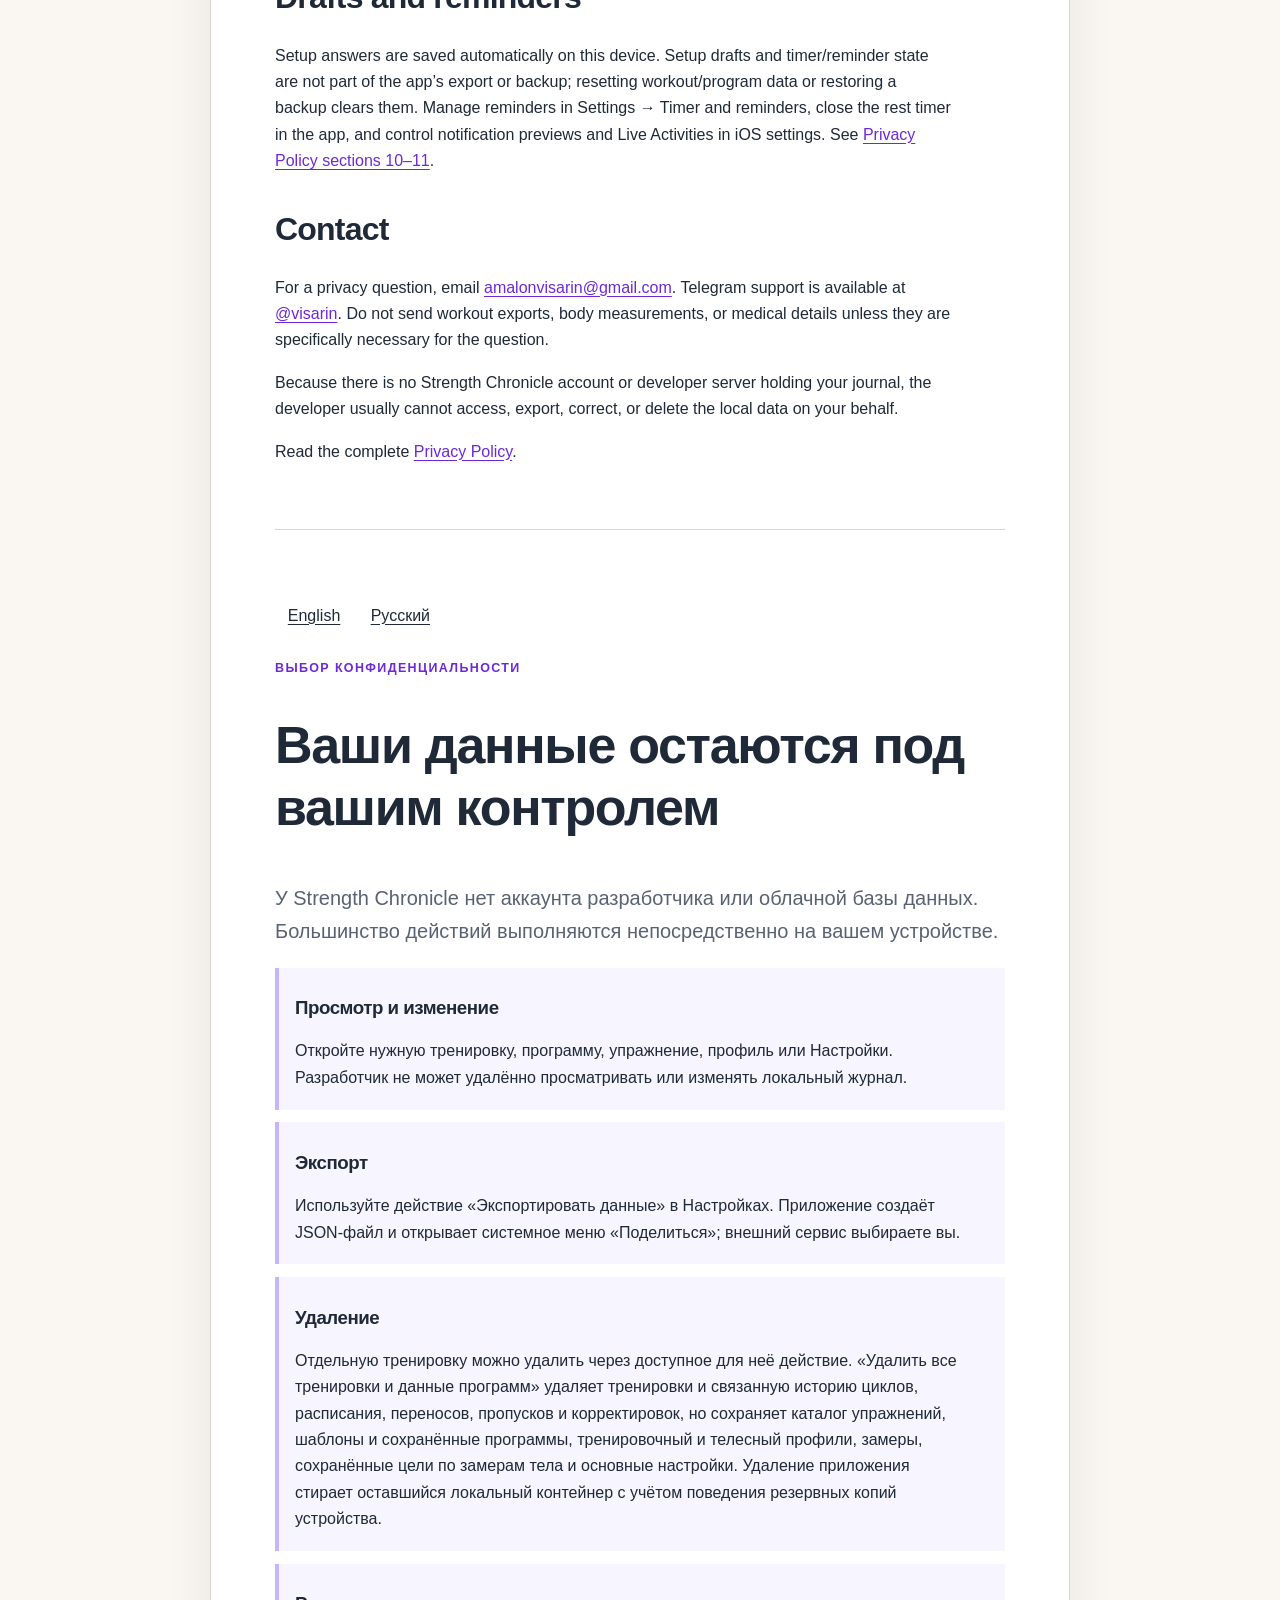
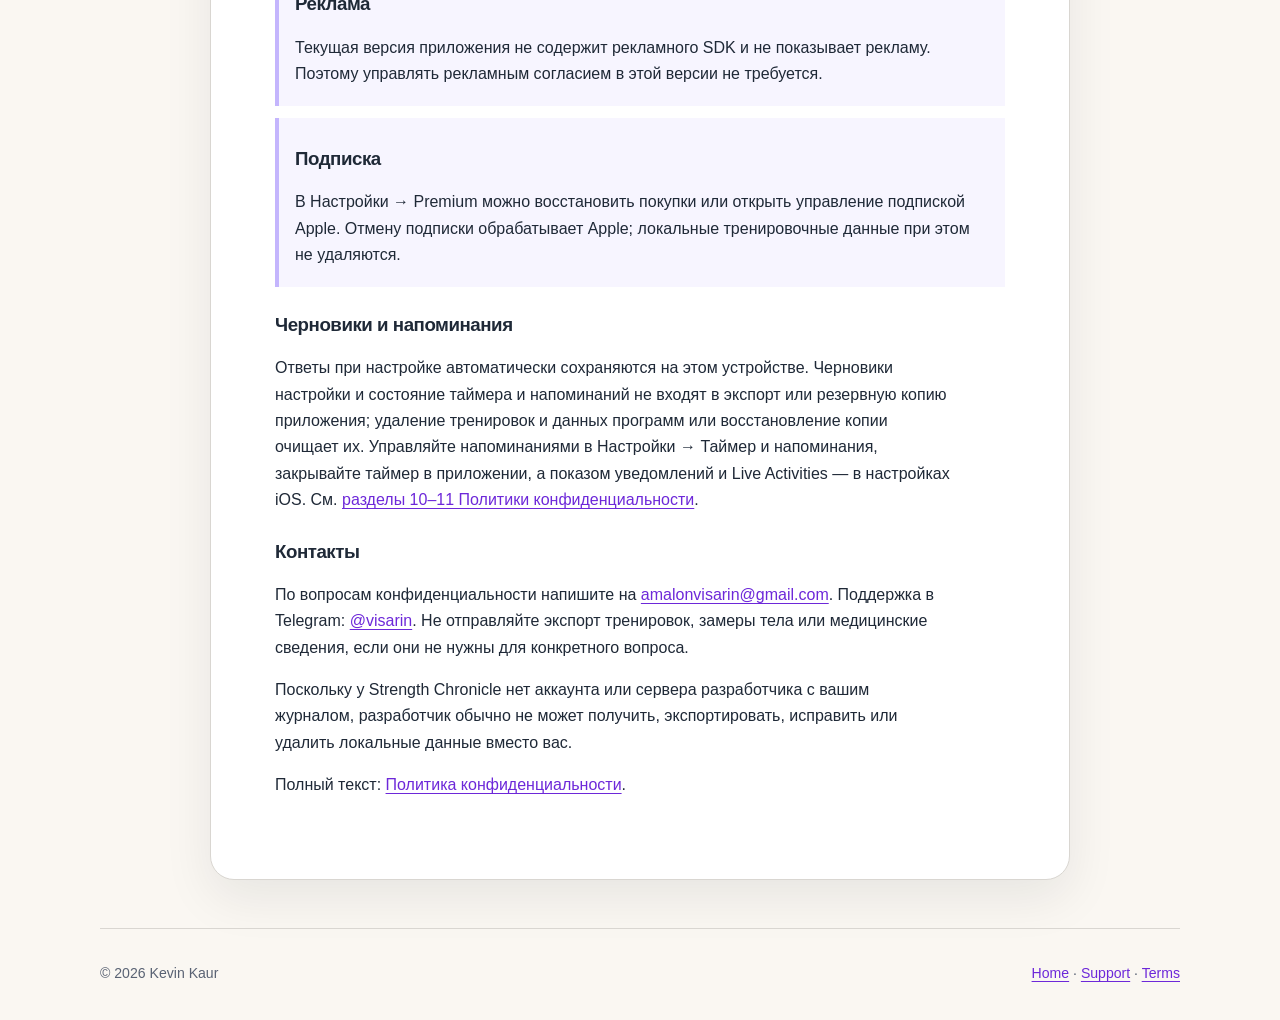
==== commit f307ab5d: "docs: publish bilingual setup and timer privacy disclosures" ====
--- a/privacy-choices/index.html
+++ b/privacy-choices/index.html
@@ -16,7 +16,8 @@
     <nav aria-label="Primary navigation"><a href="../support/">Support</a><a aria-current="page" href="./">Privacy choices</a><a href="../terms/">Terms</a></nav>
   </header>
   <main id="content" class="document">
-    <section aria-labelledby="choices-en">
+    <section id="en" lang="en" aria-labelledby="choices-en">
+      <nav class="language-nav" aria-label="Language / Язык"><a href="#en" lang="en" hreflang="en">English</a><a href="#ru" lang="ru" hreflang="ru">Русский</a></nav>
       <p class="eyebrow">Privacy choices</p>
       <h1 id="choices-en">Your data remains under your control</h1>
       <p class="lead">Strength Chronicle has no developer-operated account or cloud database. Most choices are performed directly on your device.</p>
@@ -27,6 +28,8 @@
         <article><h2>Advertising</h2><p>The current app contains no advertising SDK and shows no ads. There is therefore no advertising-consent setting to manage in this version.</p></article>
         <article><h2>Subscription</h2><p>Use Settings → Premium to restore purchases or open Apple's subscription management. Subscription cancellation is handled by Apple and does not delete local training data.</p></article>
       </div>
+      <h2>Drafts and reminders</h2>
+      <p>Setup answers are saved automatically on this device. Setup drafts and timer/reminder state are not part of the app’s export or backup; resetting workout/program data or restoring a backup clears them. Manage reminders in Settings → Timer and reminders, close the rest timer in the app, and control notification previews and Live Activities in iOS settings. See <a href="../privacy/">Privacy Policy sections 10–11</a>.</p>
       <h2>Contact</h2>
       <p>For a privacy question, email <a href="mailto:amalonvisarin@gmail.com">amalonvisarin@gmail.com</a>. Telegram support is available at <a href="https://t.me/visarin">@visarin</a>. Do not send workout exports, body measurements, or medical details unless they are specifically necessary for the question.</p>
       <p>Because there is no Strength Chronicle account or developer server holding your journal, the developer usually cannot access, export, correct, or delete the local data on your behalf.</p>
@@ -34,6 +37,7 @@
     </section>
     <hr>
     <section id="ru" lang="ru" aria-labelledby="choices-ru">
+      <nav class="language-nav" aria-label="Language / Язык"><a href="#en" lang="en" hreflang="en">English</a><a href="#ru" lang="ru" hreflang="ru">Русский</a></nav>
       <p class="eyebrow">Выбор конфиденциальности</p>
       <h2 id="choices-ru" class="document-title">Ваши данные остаются под вашим контролем</h2>
       <p class="lead">У Strength Chronicle нет аккаунта разработчика или облачной базы данных. Большинство действий выполняются непосредственно на вашем устройстве.</p>
@@ -44,10 +48,12 @@
         <article><h3>Реклама</h3><p>Текущая версия приложения не содержит рекламного SDK и не показывает рекламу. Поэтому управлять рекламным согласием в этой версии не требуется.</p></article>
         <article><h3>Подписка</h3><p>В Настройки → Premium можно восстановить покупки или открыть управление подпиской Apple. Отмену подписки обрабатывает Apple; локальные тренировочные данные при этом не удаляются.</p></article>
       </div>
+      <h3>Черновики и напоминания</h3>
+      <p>Ответы при настройке автоматически сохраняются на этом устройстве. Черновики настройки и состояние таймера и напоминаний не входят в экспорт или резервную копию приложения; удаление тренировок и данных программ или восстановление копии очищает их. Управляйте напоминаниями в Настройки → Таймер и напоминания, закрывайте таймер в приложении, а показом уведомлений и Live Activities — в настройках iOS. См. <a href="../privacy/#ru">разделы 10–11 Политики конфиденциальности</a>.</p>
       <h3>Контакты</h3>
       <p>По вопросам конфиденциальности напишите на <a href="mailto:amalonvisarin@gmail.com">amalonvisarin@gmail.com</a>. Поддержка в Telegram: <a href="https://t.me/visarin">@visarin</a>. Не отправляйте экспорт тренировок, замеры тела или медицинские сведения, если они не нужны для конкретного вопроса.</p>
       <p>Поскольку у Strength Chronicle нет аккаунта или сервера разработчика с вашим журналом, разработчик обычно не может получить, экспортировать, исправить или удалить локальные данные вместо вас.</p>
-      <p>Полный текст: <a href="../privacy/">Политика конфиденциальности</a>.</p>
+      <p>Полный текст: <a href="../privacy/#ru">Политика конфиденциальности</a>.</p>
     </section>
   </main>
   <footer><span>© 2026 Kevin Kaur</span><span><a href="../">Home</a> · <a href="../support/">Support</a> · <a href="../terms/">Terms</a></span></footer>
--- a/assets/styles.css
+++ b/assets/styles.css
@@ -17,12 +17,12 @@
 a { color: var(--primary); text-underline-offset: .18em; }
 a:hover { text-decoration-thickness: .14em; }
 a:focus-visible { outline: 3px solid #f59e0b; outline-offset: 4px; border-radius: 4px; }
-.skip-link { position: fixed; left: 1rem; top: -5rem; z-index: 10; padding: .75rem 1rem; background: var(--text); color: var(--surface); }
-.skip-link:focus { top: 1rem; }
+.skip-link { position: fixed; left: 1rem; top: 1rem; max-width: calc(100% - 2rem); transform: translateY(calc(-100% - 2rem)); z-index: 10; padding: .75rem 1rem; background: var(--text); color: var(--surface); }
+.skip-link:focus { transform: translateY(0); }
 .site-header, footer { width: min(1080px, calc(100% - 2rem)); margin: 0 auto; display: flex; align-items: center; justify-content: space-between; gap: 1rem; }
 .site-header { min-height: 76px; border-bottom: 1px solid var(--outline); }
 .brand { min-height: 44px; display: inline-flex; align-items: center; gap: .7rem; color: var(--text); font-weight: 800; text-decoration: none; letter-spacing: -.02em; }
-.brand-mark { width: 40px; height: 40px; display: grid; place-items: center; border-radius: 13px; background: var(--primary); color: white; font-size: .78rem; box-shadow: inset 0 0 0 1px rgba(255,255,255,.28); }
+.brand-mark { width: 40px; height: 40px; flex-shrink: 0; display: grid; place-items: center; border-radius: 13px; background: var(--primary); color: white; font-size: .78rem; box-shadow: inset 0 0 0 1px rgba(255,255,255,.28); }
 nav { display: flex; gap: .3rem; }
 nav a { min-height: 44px; display: inline-flex; align-items: center; padding: 0 .8rem; border-radius: 12px; color: var(--text); text-decoration: none; }
 nav a:hover, nav a[aria-current="page"] { background: var(--primary-soft); color: #4c1d95; }
@@ -30,7 +30,7 @@
 .hero { position: relative; overflow: hidden; margin: 4.5rem 0 2rem; padding: clamp(2rem, 6vw, 4.5rem); border: 1px solid #c4b5fd; border-radius: 32px; background: linear-gradient(135deg, #ffffff 0%, #f5f0ff 72%, #ede9fe 100%); box-shadow: var(--shadow); }
 .hero::after { content: ""; position: absolute; width: 240px; height: 240px; right: -80px; bottom: -110px; border: 38px solid rgba(109,40,217,.10); border-radius: 50%; }
 .eyebrow { margin: 0 0 .65rem; color: var(--primary); font-size: .78rem; font-weight: 800; letter-spacing: .11em; text-transform: uppercase; }
-h1, h2, h3 { line-height: 1.2; letter-spacing: -.025em; }
+h1, h2, h3 { line-height: 1.2; letter-spacing: -.025em; overflow-wrap: anywhere; hyphens: auto; }
 h1 { max-width: 820px; margin: 0; font-size: clamp(2.35rem, 7vw, 5rem); }
 h2 { margin-top: 2.2rem; font-size: clamp(1.45rem, 3vw, 2rem); }
 h3 { margin-top: 1.7rem; }
@@ -43,12 +43,15 @@
 .card { padding: 1.5rem; }
 .card h2 { margin-top: 0; font-size: 1.15rem; }
 .card p, .translation p { color: var(--muted); }
-.translation { margin: 2rem 0 4rem; padding: clamp(1.5rem, 4vw, 2.5rem); }
+.translation { margin: 2rem 0 4rem; padding: clamp(1.5rem, 4vw, 2.5rem); overflow-wrap: anywhere; }
 .translation h2 { margin-top: 0; }
 .document { max-width: 860px; margin: 3rem auto; padding: clamp(1.4rem, 5vw, 4rem); }
 .document h1 { font-size: clamp(2.2rem, 6vw, 4rem); }
 .document-title { font-size: clamp(2rem, 5vw, 3.25rem); }
-.document p, .document li { max-width: 76ch; }
+.document p, .document li { max-width: 76ch; overflow-wrap: anywhere; }
+.language-nav { flex-wrap: wrap; justify-content: flex-start; margin-bottom: 1.25rem; }
+.language-nav a { min-width: 44px; text-decoration: underline; }
+.document section { scroll-margin-top: 1rem; }
 .document hr { margin: 4rem 0; border: 0; border-top: 1px solid var(--outline); }
 .steps { display: grid; gap: .8rem; }
 .steps article { padding: .15rem 1rem; border-left: 4px solid #c4b5fd; background: color-mix(in srgb, var(--primary-soft) 45%, transparent); }
@@ -57,9 +60,10 @@
 footer { min-height: 92px; padding: 1rem 0; border-top: 1px solid var(--outline); color: var(--muted); font-size: .88rem; }
 
 @media (max-width: 760px) {
-  .site-header { align-items: flex-start; padding: .8rem 0; }
+  .site-header { align-items: flex-start; flex-wrap: wrap; padding: .8rem 0; }
   .brand > span:last-child { max-width: 10ch; line-height: 1.1; }
   nav { flex-wrap: wrap; justify-content: flex-end; }
+  .site-header nav { width: 100%; justify-content: flex-start; }
   nav a { padding: 0 .55rem; }
   .hero { margin-top: 2rem; border-radius: 24px; }
   .grid { grid-template-columns: 1fr; }
